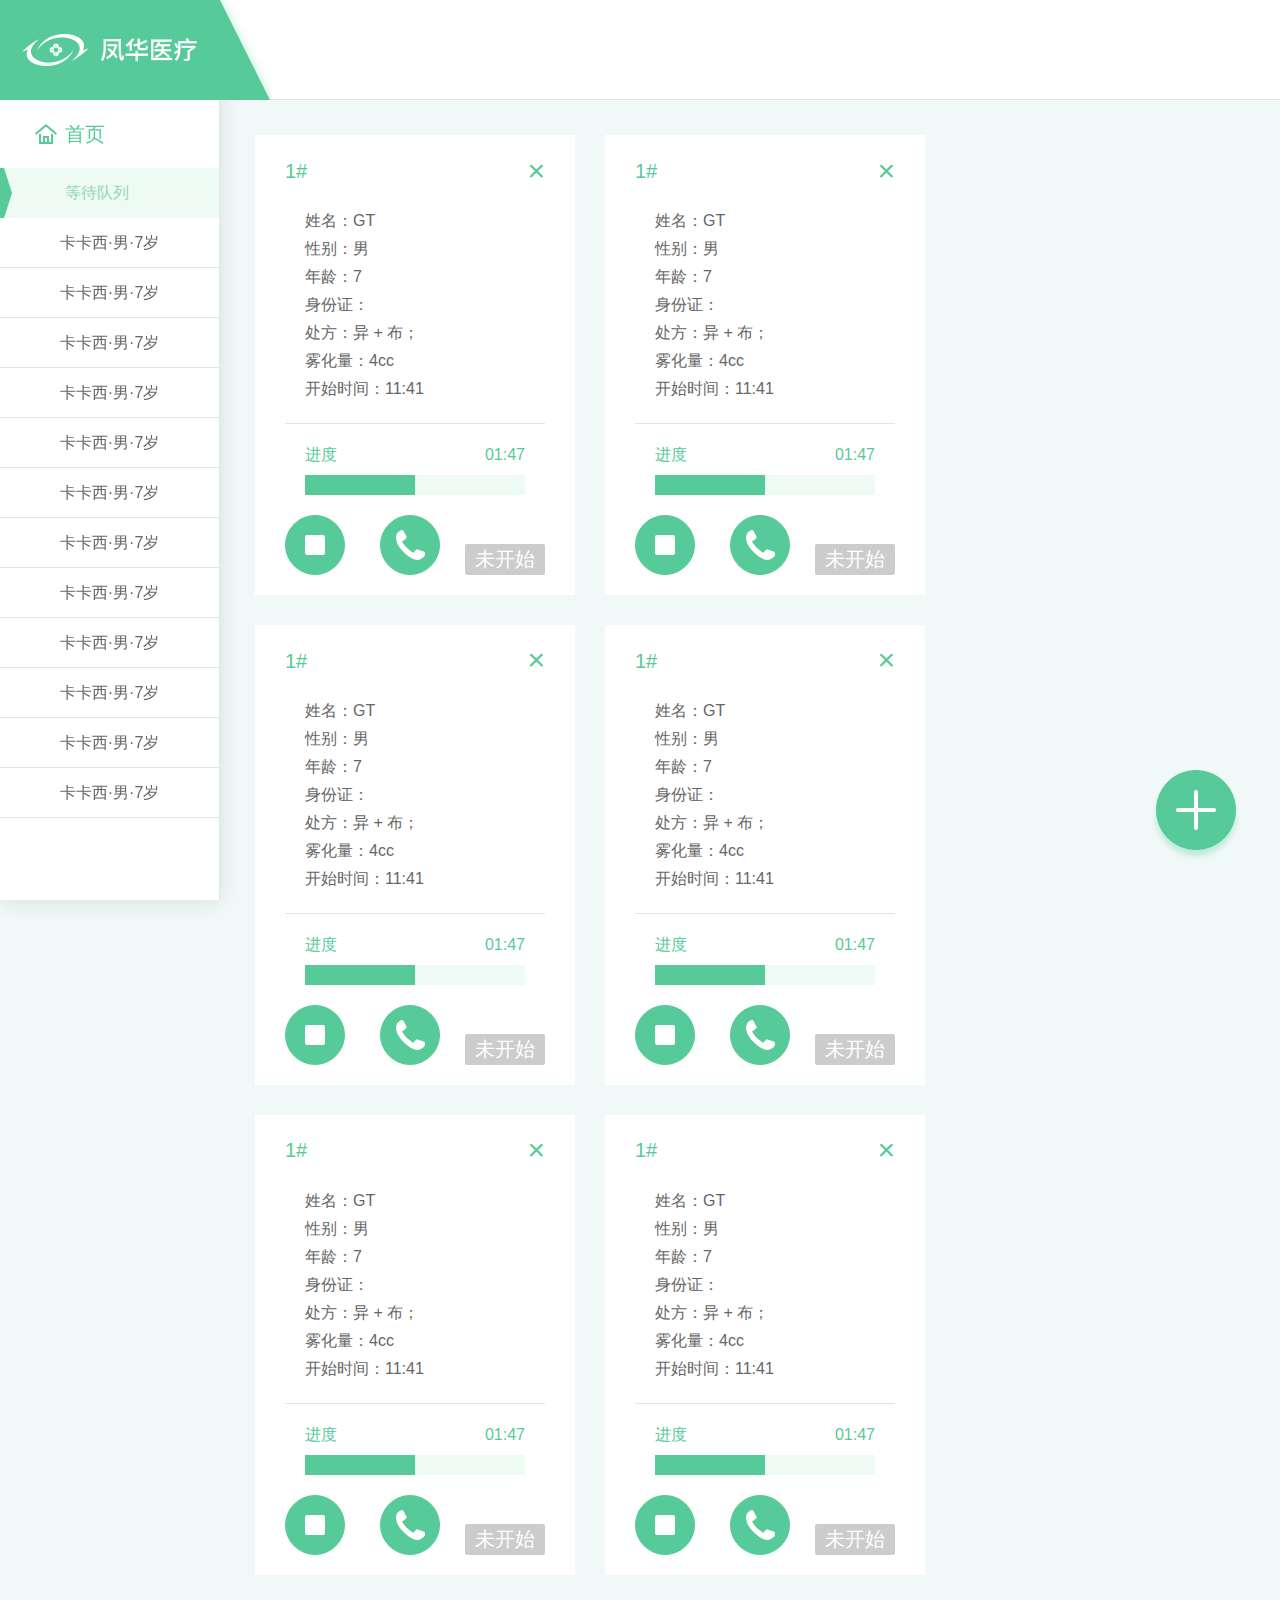
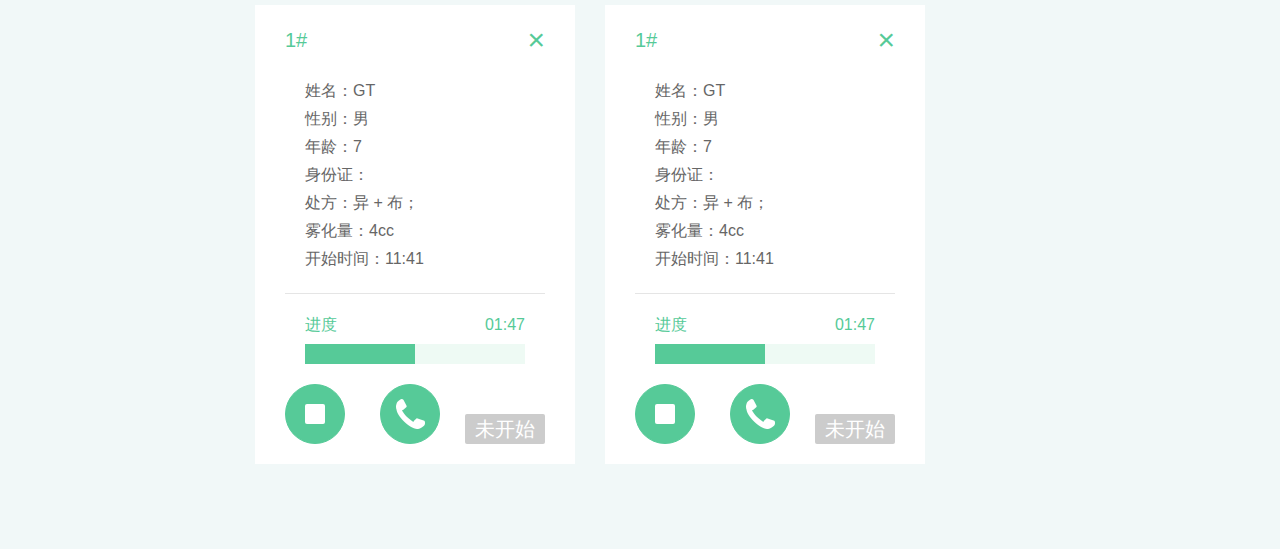
==== index.html @ 40c3863d "20180205" ====
<!DOCTYPE html>
<html lang="en">
<head>
    <meta charset="utf-8">
    <meta name="viewport" content="width=device-width,initial-scale=1,user-scalable=0">
    <title>风华医疗</title>
    <link rel="stylesheet" href="css/main.css">
</head>
<body class="index-page">
    <div class="page-content">
        <div class="header">
            <i class="logo-icon"></i>
        </div>
        <div class="left-nav">
            <ul class="page-link">
                <li>
                    <a href="javascript:void(0)">
                        <i class="icon home-icon"></i>
                        <span>首页</span>
                    </a>
                </li>
            </ul>
            <div class="wait-list">
                <div class="list-hd">
                    <i class="icon cur-icon"></i>
                    等待队列
                </div>
                <div class="list-bd">
                    <div class="list-win">
                        <ul>
                            <li>
                                卡卡西·男·7岁
                            </li>
                            <li>
                                卡卡西·男·7岁
                            </li>
                            <li>
                                卡卡西·男·7岁
                            </li>
                            <li>
                                卡卡西·男·7岁
                            </li>
                            <li>
                                卡卡西·男·7岁
                            </li>
                            <li>
                                卡卡西·男·7岁
                            </li>
                            <li>
                                卡卡西·男·7岁
                            </li>
                            <li>
                                卡卡西·男·7岁
                            </li>
                            <li>
                                卡卡西·男·7岁
                            </li>
                            <li>
                                卡卡西·男·7岁
                            </li>
                            <li>
                                卡卡西·男·7岁
                            </li>
                            <li>
                                卡卡西·男·7岁
                            </li>
                            <li>
                                卡卡西·男·7岁
                            </li>
                            <li>
                                卡卡西·男·7岁
                            </li>
                            <li>
                                卡卡西·男·7岁
                            </li>
                            <li>
                                卡卡西·男·7岁
                            </li>
                        </ul>
                    </div>
                </div>
            </div>
        </div>
        <div class="entry-panel">
            <ul class="entry-list">
                <li>
                    <div class="entry-hd">
                        <span class="index">1#</span>
                        <span class="close-btn">&times;</span>
                    </div>
                    <div class="entry-bd">
                        <div class="info">
                            <p>姓名：GT</p>
                            <p>性别：男</p>
                            <p>年龄：7</p>
                            <p>身份证：</p>
                            <p>处方：异 + 布；</p>
                            <p>雾化量：4cc</p>
                            <p>开始时间：11:41</p>
                        </div>
                        <div class="progress-wrap">
                            <div class="progress">
                                <span class="label">进度</span>
                                <span class="time">01:47</span>
                                <div class="line"><div style="width: 50%"></div></div>
                            </div>
                        </div>
                        <div class="handle">
                            <div class="handle-btn disable-btn active">
                                <i class="icon"></i>
                            </div>
                            <div class="handle-btn call-btn active">
                                <i class="icon"></i>
                            </div>
                            <span class="status">未开始</span>
                        </div>
                    </div>
                </li>
                <li>
                    <div class="entry-hd">
                        <span class="index">1#</span>
                        <span class="close-btn">&times;</span>
                    </div>
                    <div class="entry-bd">
                        <div class="info">
                            <p>姓名：GT</p>
                            <p>性别：男</p>
                            <p>年龄：7</p>
                            <p>身份证：</p>
                            <p>处方：异 + 布；</p>
                            <p>雾化量：4cc</p>
                            <p>开始时间：11:41</p>
                        </div>
                        <div class="progress-wrap">
                            <div class="progress">
                                <span class="label">进度</span>
                                <span class="time">01:47</span>
                                <div class="line"><div style="width: 50%"></div></div>
                            </div>
                        </div>
                        <div class="handle">
                            <div class="handle-btn disable-btn active">
                                <i class="icon"></i>
                            </div>
                            <div class="handle-btn call-btn active">
                                <i class="icon"></i>
                            </div>
                            <span class="status">未开始</span>
                        </div>
                    </div>
                </li>
                <li>
                    <div class="entry-hd">
                        <span class="index">1#</span>
                        <span class="close-btn">&times;</span>
                    </div>
                    <div class="entry-bd">
                        <div class="info">
                            <p>姓名：GT</p>
                            <p>性别：男</p>
                            <p>年龄：7</p>
                            <p>身份证：</p>
                            <p>处方：异 + 布；</p>
                            <p>雾化量：4cc</p>
                            <p>开始时间：11:41</p>
                        </div>
                        <div class="progress-wrap">
                            <div class="progress">
                                <span class="label">进度</span>
                                <span class="time">01:47</span>
                                <div class="line"><div style="width: 50%"></div></div>
                            </div>
                        </div>
                        <div class="handle">
                            <div class="handle-btn disable-btn active">
                                <i class="icon"></i>
                            </div>
                            <div class="handle-btn call-btn active">
                                <i class="icon"></i>
                            </div>
                            <span class="status">未开始</span>
                        </div>
                    </div>
                </li>
                <li>
                    <div class="entry-hd">
                        <span class="index">1#</span>
                        <span class="close-btn">&times;</span>
                    </div>
                    <div class="entry-bd">
                        <div class="info">
                            <p>姓名：GT</p>
                            <p>性别：男</p>
                            <p>年龄：7</p>
                            <p>身份证：</p>
                            <p>处方：异 + 布；</p>
                            <p>雾化量：4cc</p>
                            <p>开始时间：11:41</p>
                        </div>
                        <div class="progress-wrap">
                            <div class="progress">
                                <span class="label">进度</span>
                                <span class="time">01:47</span>
                                <div class="line"><div style="width: 50%"></div></div>
                            </div>
                        </div>
                        <div class="handle">
                            <div class="handle-btn disable-btn active">
                                <i class="icon"></i>
                            </div>
                            <div class="handle-btn call-btn active">
                                <i class="icon"></i>
                            </div>
                            <span class="status">未开始</span>
                        </div>
                    </div>
                </li>
                <li>
                    <div class="entry-hd">
                        <span class="index">1#</span>
                        <span class="close-btn">&times;</span>
                    </div>
                    <div class="entry-bd">
                        <div class="info">
                            <p>姓名：GT</p>
                            <p>性别：男</p>
                            <p>年龄：7</p>
                            <p>身份证：</p>
                            <p>处方：异 + 布；</p>
                            <p>雾化量：4cc</p>
                            <p>开始时间：11:41</p>
                        </div>
                        <div class="progress-wrap">
                            <div class="progress">
                                <span class="label">进度</span>
                                <span class="time">01:47</span>
                                <div class="line"><div style="width: 50%"></div></div>
                            </div>
                        </div>
                        <div class="handle">
                            <div class="handle-btn disable-btn active">
                                <i class="icon"></i>
                            </div>
                            <div class="handle-btn call-btn active">
                                <i class="icon"></i>
                            </div>
                            <span class="status">未开始</span>
                        </div>
                    </div>
                </li>
                <li>
                    <div class="entry-hd">
                        <span class="index">1#</span>
                        <span class="close-btn">&times;</span>
                    </div>
                    <div class="entry-bd">
                        <div class="info">
                            <p>姓名：GT</p>
                            <p>性别：男</p>
                            <p>年龄：7</p>
                            <p>身份证：</p>
                            <p>处方：异 + 布；</p>
                            <p>雾化量：4cc</p>
                            <p>开始时间：11:41</p>
                        </div>
                        <div class="progress-wrap">
                            <div class="progress">
                                <span class="label">进度</span>
                                <span class="time">01:47</span>
                                <div class="line"><div style="width: 50%"></div></div>
                            </div>
                        </div>
                        <div class="handle">
                            <div class="handle-btn disable-btn active">
                                <i class="icon"></i>
                            </div>
                            <div class="handle-btn call-btn active">
                                <i class="icon"></i>
                            </div>
                            <span class="status">未开始</span>
                        </div>
                    </div>
                </li>
                <li>
                    <div class="entry-hd">
                        <span class="index">1#</span>
                        <span class="close-btn">&times;</span>
                    </div>
                    <div class="entry-bd">
                        <div class="info">
                            <p>姓名：GT</p>
                            <p>性别：男</p>
                            <p>年龄：7</p>
                            <p>身份证：</p>
                            <p>处方：异 + 布；</p>
                            <p>雾化量：4cc</p>
                            <p>开始时间：11:41</p>
                        </div>
                        <div class="progress-wrap">
                            <div class="progress">
                                <span class="label">进度</span>
                                <span class="time">01:47</span>
                                <div class="line"><div style="width: 50%"></div></div>
                            </div>
                        </div>
                        <div class="handle">
                            <div class="handle-btn disable-btn active">
                                <i class="icon"></i>
                            </div>
                            <div class="handle-btn call-btn active">
                                <i class="icon"></i>
                            </div>
                            <span class="status">未开始</span>
                        </div>
                    </div>
                </li>
                <li>
                    <div class="entry-hd">
                        <span class="index">1#</span>
                        <span class="close-btn">&times;</span>
                    </div>
                    <div class="entry-bd">
                        <div class="info">
                            <p>姓名：GT</p>
                            <p>性别：男</p>
                            <p>年龄：7</p>
                            <p>身份证：</p>
                            <p>处方：异 + 布；</p>
                            <p>雾化量：4cc</p>
                            <p>开始时间：11:41</p>
                        </div>
                        <div class="progress-wrap">
                            <div class="progress">
                                <span class="label">进度</span>
                                <span class="time">01:47</span>
                                <div class="line"><div style="width: 50%"></div></div>
                            </div>
                        </div>
                        <div class="handle">
                            <div class="handle-btn disable-btn active">
                                <i class="icon"></i>
                            </div>
                            <div class="handle-btn call-btn active">
                                <i class="icon"></i>
                            </div>
                            <span class="status">未开始</span>
                        </div>
                    </div>
                </li>
            </ul>
        </div>
        <div class="add-btn"></div>
    </div>
</body>
<script type="text/javascript" src="lib/jquery/dist/jquery.min.js"></script>
<script type="text/javascript" src="js/service/utils.js"></script>
<script type="text/javascript" src="js/service/api.js"></script>
<script type="text/javascript" src="js/controller/index.js"></script>
</html>
---- css/main.css ----
/** 清除内外边距 **/
body,
h1,
h2,
h3,
h4,
h5,
h6,
hr,
p,
blockquote,
dl,
dt,
dd,
ul,
ol,
li,
pre,
form,
fieldset,
legend,
button,
input,
textarea,
th,
td {
  margin: 0;
  padding: 0;
}
/** 设置默认字体 **/
body,
button,
input,
select,
textarea {
  font-family: -apple-system, "Helvetica Neue", Arial, "PingFang SC", "Hiragino Sans GB", "Microsoft YaHei", "WenQuanYi Micro Hei", sans-serif;
}
h1,
h2,
h3,
h4,
h5,
h6 {
  font-size: 100%;
}
address,
cite,
dfn,
em,
var {
  font-style: normal;
}
/* 将斜体扶正 */
code,
kbd,
pre,
samp {
  font-family: courier new, courier, monospace;
}
/* 统一等宽字体 */
/** 重置列表元素 **/
ul,
ol,
li {
  list-style: none;
}
/** 重置文本格式元素 **/
a {
  text-decoration: none;
  cursor: pointer;
  color: inherit;
}
a:hover,
a:focus {
  text-decoration: none;
}
article,
p {
  word-break: break-all;
}
/*去掉IE的虚线框*/
a:active,
a:focus,
a:visited {
  border: none;
  outline: none;
  text-decoration: none;
  color: inherit;
}
/** 重置表单元素 **/
fieldset,
img {
  border: 0;
}
/* img 搭车：让链接里的 img 无边框 */
button,
input,
select,
textarea {
  font-size: 100%;
}
/* 使得表单元素在 ie 下能继承字体大小 */
/** 重置表格元素 **/
table {
  border-collapse: collapse;
  border-spacing: 0;
}
* {
  box-sizing: border-box;
}
*:before,
*:after {
  box-sizing: border-box;
}
html {
  width: 100%;
  height: 100%;
}
body {
  width: 100%;
  height: 100%;
  color: #333;
  line-height: 1.42857143;
  font-size: 14px;
}
/*----------以下自定义------------*/
body {
  margin: 0 auto;
  -webkit-text-size-adjust: none;
  -ms-text-size-adjust: none;
      text-size-adjust: none;
  -webkit-tap-highlight-color: rgba(0, 0, 0, 0);
}
.icon {
  display: inline-block;
}
/*单行省略号，带宽度*/
/*-----自定义滚动条----*/
::-webkit-scrollbar-thumb {
  border-radius: 6px;
  -moz-border-radius: 6px;
  -webkit-border-radius: 6px;
  background-color: rgba(0, 0, 0, 0.5);
  -webkit-transition: all .3s;
  transition: all .3s;
}
::-webkit-scrollbar-thumb:hover {
  background-color: rgba(0, 0, 0, 0.6);
}
::-webkit-scrollbar {
  width: 6px;
  height: 6px;
}
::-webkit-scrollbar-track {
  background-color: transparent;
}
/*单行省略号*/
.ellipsis {
  overflow: hidden;
  white-space: nowrap;
  text-overflow: ellipsis;
}
/*兼容透明度设置*/
/*禁用选择文字*/
.cm-hide {
  display: none !important;
}
.cm-show {
  display: block !important;
}
.no-data-tips {
  display: none;
  padding: 0.2rem;
  font-size: 0.25rem;
  color: #666;
  text-align: center;
}
.no-data-tips.active {
  display: block;
}
/*复用图标*/
.home-icon {
  display: inline-block;
  background: url("../image/common/home-icon.png") no-repeat;
  width: 22px;
  height: 20px;
  background-size: cover;
}
.cur-icon {
  display: inline-block;
  background: url("../image/common/cur-icon.png") no-repeat;
  width: 12px;
  height: 50px;
  background-size: cover;
}
.index-page {
  background: #f1f8f8;
}
.index-page .header {
  position: fixed;
  top: 0px;
  left: 0px;
  z-index: 2;
  width: 100%;
  height: 100px;
  border-bottom: 1px solid #e5e5e5;
  background: #fff;
}
.index-page .header .logo-icon {
  display: inline-block;
  background: url("../image/common/logo.png") no-repeat;
  width: 271px;
  height: 100px;
  background-size: cover;
}
.index-page .left-nav {
  position: fixed;
  top: 0px;
  left: 0px;
  z-index: 1;
  width: 220px;
  height: 100%;
  background: #fff;
  padding-top: 100px;
  border-right: 1px solid #e5e5e5;
  box-shadow: 0px 2px 20px rgba(0, 0, 0, 0.1);
  overflow: hidden;
}
.index-page .left-nav .page-link li {
  width: 100%;
  height: 68px;
}
.index-page .left-nav .page-link li a {
  width: 100%;
  height: 100%;
  display: -webkit-box;
  display: -ms-flexbox;
  display: flex;
  -webkit-box-align: center;
      -ms-flex-align: center;
          align-items: center;
  padding: 0px 10px 0px 35px;
}
.index-page .left-nav .page-link li a span {
  padding-left: 8px;
  font-size: 20px;
  color: #56ca98;
  font-family: '宋体';
  line-height: normal;
  /*  font-weight: bold;*/
}
.index-page .left-nav .wait-list {
  height: 100%;
}
.index-page .left-nav .wait-list .list-hd {
  position: relative;
  height: 50px;
  line-height: 50px;
  background: #eefaf4;
  padding: 0px 10px 0px 65px;
  font-size: 16px;
  color: #90d8b9;
}
.index-page .left-nav .wait-list .list-hd .icon {
  position: absolute;
  top: 0px;
  left: 0px;
}
.index-page .left-nav .wait-list .list-bd {
  padding-bottom: 200px;
  width: 100%;
  height: 100%;
  overflow: hidden;
}
.index-page .left-nav .wait-list .list-bd .list-win {
  width: 100%;
  height: 100%;
  overflow: auto;
}
.index-page .left-nav .wait-list .list-bd ul li {
  height: 50px;
  line-height: 50px;
  text-align: center;
  font-size: 16px;
  color: #666;
  border-bottom: 1px solid #e5e5e5;
}
.index-page .entry-panel {
  width: 100%;
  padding: 100px 10px 50px 220px;
}
.index-page .entry-panel .entry-list {
  padding: 20px;
  overflow: hidden;
}
.index-page .entry-panel .entry-list li {
  margin: 20px;
  float: left;
  width: 30%;
  min-width: 320px;
  background: #fff;
}
.index-page .entry-panel .entry-list li .entry-hd {
  height: 72px;
  display: -webkit-box;
  display: -ms-flexbox;
  display: flex;
  padding: 0px 30px;
  -webkit-box-align: center;
      -ms-flex-align: center;
          align-items: center;
  -webkit-box-pack: justify;
      -ms-flex-pack: justify;
          justify-content: space-between;
}
.index-page .entry-panel .entry-list li .entry-hd .index {
  font-size: 20px;
  color: #56ca98;
}
.index-page .entry-panel .entry-list li .entry-hd .close-btn {
  font-size: 30px;
  color: #56ca98;
  cursor: pointer;
}
.index-page .entry-panel .entry-list li .entry-bd {
  padding: 0px 30px;
}
.index-page .entry-panel .entry-list li .entry-bd .info {
  padding: 0px 20px 20px 20px;
  font-size: 16px;
  color: #666;
  line-height: 28px;
  border-bottom: 1px solid #e5e5e5;
}
.index-page .entry-panel .entry-list li .entry-bd .progress-wrap {
  padding: 20px;
}
.index-page .entry-panel .entry-list li .entry-bd .progress {
  font-size: 16px;
  color: #56ca98;
  overflow: hidden;
}
.index-page .entry-panel .entry-list li .entry-bd .progress .label {
  float: left;
}
.index-page .entry-panel .entry-list li .entry-bd .progress .time {
  float: right;
}
.index-page .entry-panel .entry-list li .entry-bd .progress .line {
  float: left;
  width: 100%;
  margin-top: 8px;
  height: 20px;
  background: #eefaf4;
}
.index-page .entry-panel .entry-list li .entry-bd .progress .line > div {
  display: inline-block;
  height: 100%;
  background: #56ca98;
}
.index-page .entry-panel .entry-list li .entry-bd .handle {
  position: relative;
  padding-bottom: 20px;
  overflow: hidden;
}
.index-page .entry-panel .entry-list li .entry-bd .handle .handle-btn {
  float: left;
  display: -webkit-box;
  display: -ms-flexbox;
  display: flex;
  -webkit-box-align: center;
      -ms-flex-align: center;
          align-items: center;
  -webkit-box-pack: center;
      -ms-flex-pack: center;
          justify-content: center;
  width: 60px;
  height: 60px;
  border-radius: 50%;
  border: 1px solid #56ca98;
  background: #fff;
  cursor: pointer;
}
.index-page .entry-panel .entry-list li .entry-bd .handle .handle-btn.active {
  background: #56ca98;
}
.index-page .entry-panel .entry-list li .entry-bd .handle .handle-btn + .handle-btn {
  margin-left: 35px;
}
.index-page .entry-panel .entry-list li .entry-bd .handle .disable-btn .icon {
  display: inline-block;
  width: 20px;
  height: 20px;
  border-radius: 2px;
  background: #56ca98;
}
.index-page .entry-panel .entry-list li .entry-bd .handle .disable-btn.active .icon {
  background: #fff;
}
.index-page .entry-panel .entry-list li .entry-bd .handle .call-btn .icon {
  display: inline-block;
  background: url("../image/common/phone-icon.png") no-repeat;
  width: 29px;
  height: 30px;
  background-size: cover;
}
.index-page .entry-panel .entry-list li .entry-bd .handle .call-btn.active .icon {
  display: inline-block;
  background: url("../image/common/phone-icon-active.png") no-repeat;
  width: 29px;
  height: 30px;
  background-size: cover;
}
.index-page .entry-panel .entry-list li .entry-bd .handle .status {
  position: absolute;
  right: 0px;
  bottom: 20px;
  padding: 1px 10px;
  display: inline-block;
  font-size: 20px;
  color: #fff;
  border-radius: 2px;
  background: #ccc;
  font-family: '宋体';
}
.index-page .entry-panel .entry-list li .entry-bd .handle .status.active {
  background: #56ca98;
}
@media screen and (max-width: 1366px) {
  .index-page .entry-panel .entry-list li {
    margin: 15px;
  }
}
.index-page .add-btn {
  position: fixed;
  z-index: 5;
  right: 38px;
  bottom: 38px;
  background: url("../image/common/add-icon.png") no-repeat;
  width: 92px;
  height: 92px;
  cursor: pointer;
}
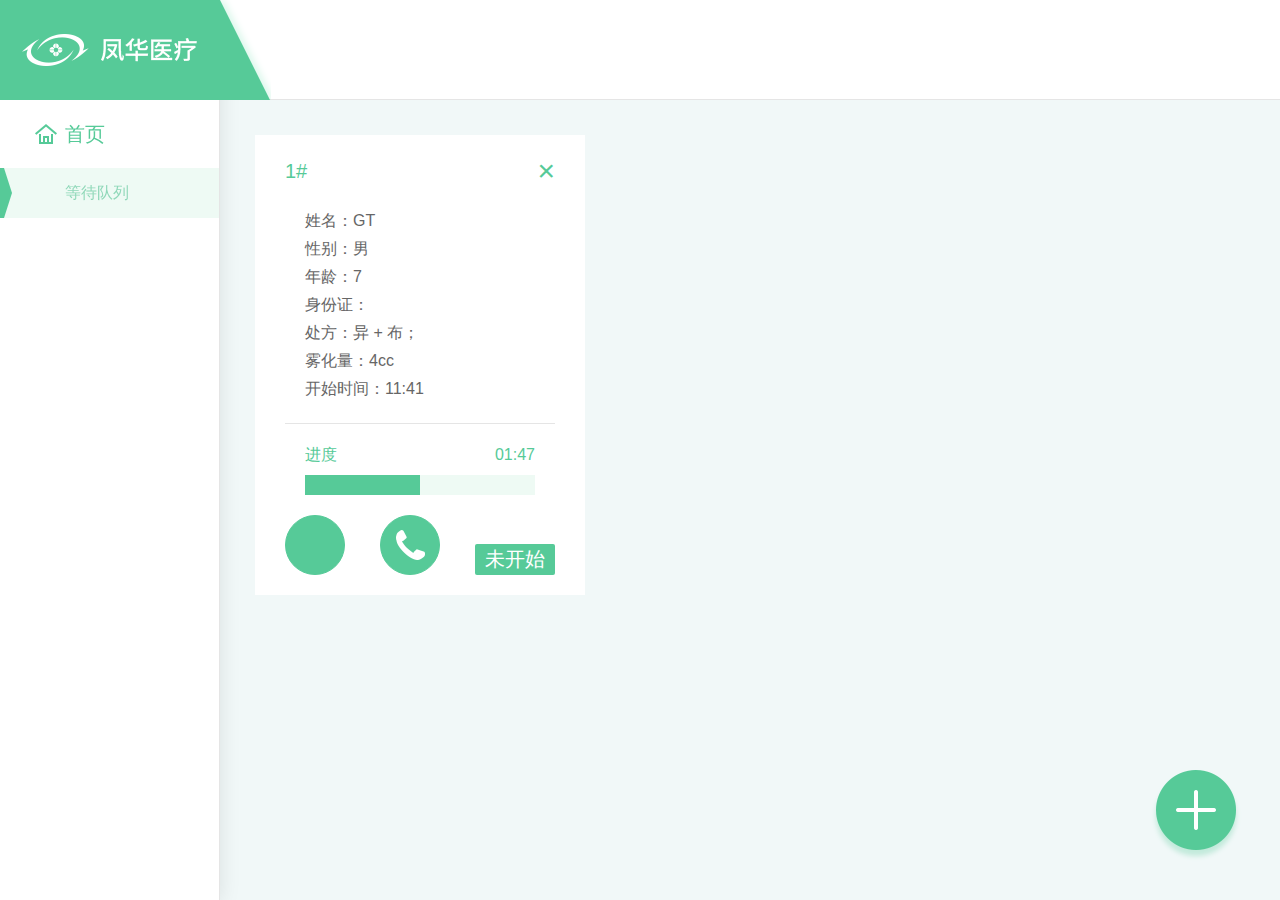
==== commit 5a7fc83a: "20180205" ====
--- a/index.html
+++ b/index.html
@@ -28,54 +28,7 @@
                 <div class="list-bd">
                     <div class="list-win">
                         <ul>
-                            <li>
-                                卡卡西·男·7岁
-                            </li>
-                            <li>
-                                卡卡西·男·7岁
-                            </li>
-                            <li>
-                                卡卡西·男·7岁
-                            </li>
-                            <li>
-                                卡卡西·男·7岁
-                            </li>
-                            <li>
-                                卡卡西·男·7岁
-                            </li>
-                            <li>
-                                卡卡西·男·7岁
-                            </li>
-                            <li>
-                                卡卡西·男·7岁
-                            </li>
-                            <li>
-                                卡卡西·男·7岁
-                            </li>
-                            <li>
-                                卡卡西·男·7岁
-                            </li>
-                            <li>
-                                卡卡西·男·7岁
-                            </li>
-                            <li>
-                                卡卡西·男·7岁
-                            </li>
-                            <li>
-                                卡卡西·男·7岁
-                            </li>
-                            <li>
-                                卡卡西·男·7岁
-                            </li>
-                            <li>
-                                卡卡西·男·7岁
-                            </li>
-                            <li>
-                                卡卡西·男·7岁
-                            </li>
-                            <li>
-                                卡卡西·男·7岁
-                            </li>
+
                         </ul>
                     </div>
                 </div>
@@ -83,238 +36,7 @@
         </div>
         <div class="entry-panel">
             <ul class="entry-list">
-                <li>
-                    <div class="entry-hd">
-                        <span class="index">1#</span>
-                        <span class="close-btn">&times;</span>
-                    </div>
-                    <div class="entry-bd">
-                        <div class="info">
-                            <p>姓名：GT</p>
-                            <p>性别：男</p>
-                            <p>年龄：7</p>
-                            <p>身份证：</p>
-                            <p>处方：异 + 布；</p>
-                            <p>雾化量：4cc</p>
-                            <p>开始时间：11:41</p>
-                        </div>
-                        <div class="progress-wrap">
-                            <div class="progress">
-                                <span class="label">进度</span>
-                                <span class="time">01:47</span>
-                                <div class="line"><div style="width: 50%"></div></div>
-                            </div>
-                        </div>
-                        <div class="handle">
-                            <div class="handle-btn disable-btn active">
-                                <i class="icon"></i>
-                            </div>
-                            <div class="handle-btn call-btn active">
-                                <i class="icon"></i>
-                            </div>
-                            <span class="status">未开始</span>
-                        </div>
-                    </div>
-                </li>
-                <li>
-                    <div class="entry-hd">
-                        <span class="index">1#</span>
-                        <span class="close-btn">&times;</span>
-                    </div>
-                    <div class="entry-bd">
-                        <div class="info">
-                            <p>姓名：GT</p>
-                            <p>性别：男</p>
-                            <p>年龄：7</p>
-                            <p>身份证：</p>
-                            <p>处方：异 + 布；</p>
-                            <p>雾化量：4cc</p>
-                            <p>开始时间：11:41</p>
-                        </div>
-                        <div class="progress-wrap">
-                            <div class="progress">
-                                <span class="label">进度</span>
-                                <span class="time">01:47</span>
-                                <div class="line"><div style="width: 50%"></div></div>
-                            </div>
-                        </div>
-                        <div class="handle">
-                            <div class="handle-btn disable-btn active">
-                                <i class="icon"></i>
-                            </div>
-                            <div class="handle-btn call-btn active">
-                                <i class="icon"></i>
-                            </div>
-                            <span class="status">未开始</span>
-                        </div>
-                    </div>
-                </li>
-                <li>
-                    <div class="entry-hd">
-                        <span class="index">1#</span>
-                        <span class="close-btn">&times;</span>
-                    </div>
-                    <div class="entry-bd">
-                        <div class="info">
-                            <p>姓名：GT</p>
-                            <p>性别：男</p>
-                            <p>年龄：7</p>
-                            <p>身份证：</p>
-                            <p>处方：异 + 布；</p>
-                            <p>雾化量：4cc</p>
-                            <p>开始时间：11:41</p>
-                        </div>
-                        <div class="progress-wrap">
-                            <div class="progress">
-                                <span class="label">进度</span>
-                                <span class="time">01:47</span>
-                                <div class="line"><div style="width: 50%"></div></div>
-                            </div>
-                        </div>
-                        <div class="handle">
-                            <div class="handle-btn disable-btn active">
-                                <i class="icon"></i>
-                            </div>
-                            <div class="handle-btn call-btn active">
-                                <i class="icon"></i>
-                            </div>
-                            <span class="status">未开始</span>
-                        </div>
-                    </div>
-                </li>
-                <li>
-                    <div class="entry-hd">
-                        <span class="index">1#</span>
-                        <span class="close-btn">&times;</span>
-                    </div>
-                    <div class="entry-bd">
-                        <div class="info">
-                            <p>姓名：GT</p>
-                            <p>性别：男</p>
-                            <p>年龄：7</p>
-                            <p>身份证：</p>
-                            <p>处方：异 + 布；</p>
-                            <p>雾化量：4cc</p>
-                            <p>开始时间：11:41</p>
-                        </div>
-                        <div class="progress-wrap">
-                            <div class="progress">
-                                <span class="label">进度</span>
-                                <span class="time">01:47</span>
-                                <div class="line"><div style="width: 50%"></div></div>
-                            </div>
-                        </div>
-                        <div class="handle">
-                            <div class="handle-btn disable-btn active">
-                                <i class="icon"></i>
-                            </div>
-                            <div class="handle-btn call-btn active">
-                                <i class="icon"></i>
-                            </div>
-                            <span class="status">未开始</span>
-                        </div>
-                    </div>
-                </li>
-                <li>
-                    <div class="entry-hd">
-                        <span class="index">1#</span>
-                        <span class="close-btn">&times;</span>
-                    </div>
-                    <div class="entry-bd">
-                        <div class="info">
-                            <p>姓名：GT</p>
-                            <p>性别：男</p>
-                            <p>年龄：7</p>
-                            <p>身份证：</p>
-                            <p>处方：异 + 布；</p>
-                            <p>雾化量：4cc</p>
-                            <p>开始时间：11:41</p>
-                        </div>
-                        <div class="progress-wrap">
-                            <div class="progress">
-                                <span class="label">进度</span>
-                                <span class="time">01:47</span>
-                                <div class="line"><div style="width: 50%"></div></div>
-                            </div>
-                        </div>
-                        <div class="handle">
-                            <div class="handle-btn disable-btn active">
-                                <i class="icon"></i>
-                            </div>
-                            <div class="handle-btn call-btn active">
-                                <i class="icon"></i>
-                            </div>
-                            <span class="status">未开始</span>
-                        </div>
-                    </div>
-                </li>
-                <li>
-                    <div class="entry-hd">
-                        <span class="index">1#</span>
-                        <span class="close-btn">&times;</span>
-                    </div>
-                    <div class="entry-bd">
-                        <div class="info">
-                            <p>姓名：GT</p>
-                            <p>性别：男</p>
-                            <p>年龄：7</p>
-                            <p>身份证：</p>
-                            <p>处方：异 + 布；</p>
-                            <p>雾化量：4cc</p>
-                            <p>开始时间：11:41</p>
-                        </div>
-                        <div class="progress-wrap">
-                            <div class="progress">
-                                <span class="label">进度</span>
-                                <span class="time">01:47</span>
-                                <div class="line"><div style="width: 50%"></div></div>
-                            </div>
-                        </div>
-                        <div class="handle">
-                            <div class="handle-btn disable-btn active">
-                                <i class="icon"></i>
-                            </div>
-                            <div class="handle-btn call-btn active">
-                                <i class="icon"></i>
-                            </div>
-                            <span class="status">未开始</span>
-                        </div>
-                    </div>
-                </li>
-                <li>
-                    <div class="entry-hd">
-                        <span class="index">1#</span>
-                        <span class="close-btn">&times;</span>
-                    </div>
-                    <div class="entry-bd">
-                        <div class="info">
-                            <p>姓名：GT</p>
-                            <p>性别：男</p>
-                            <p>年龄：7</p>
-                            <p>身份证：</p>
-                            <p>处方：异 + 布；</p>
-                            <p>雾化量：4cc</p>
-                            <p>开始时间：11:41</p>
-                        </div>
-                        <div class="progress-wrap">
-                            <div class="progress">
-                                <span class="label">进度</span>
-                                <span class="time">01:47</span>
-                                <div class="line"><div style="width: 50%"></div></div>
-                            </div>
-                        </div>
-                        <div class="handle">
-                            <div class="handle-btn disable-btn active">
-                                <i class="icon"></i>
-                            </div>
-                            <div class="handle-btn call-btn active">
-                                <i class="icon"></i>
-                            </div>
-                            <span class="status">未开始</span>
-                        </div>
-                    </div>
-                </li>
-                <li>
+                <li class="active">
                     <div class="entry-hd">
                         <span class="index">1#</span>
                         <span class="close-btn">&times;</span>
@@ -351,6 +73,44 @@
         </div>
         <div class="add-btn"></div>
     </div>
+    <div class="add-modal cm-hide">
+        <div class="mask"></div>
+        <div class="modal-content">
+            <div class="modal-body">
+                <div class="input-row">
+                    <span class="field">姓名</span>
+                    <input type="text" placeholder="请输入姓名" maxlength="64">
+                </div>
+                <div class="input-row">
+                    <span class="field">性别</span>
+                    <input type="text" placeholder="请输入性别" maxlength="1">
+                </div>
+                <div class="input-row">
+                    <span class="field">年龄</span>
+                    <input type="text" placeholder="请输入年龄" maxlength="3">
+                </div>
+                <div class="input-row">
+                    <span class="field">身份证</span>
+                    <input type="text" placeholder="请输入身份证" maxlength="18">
+                </div>
+                <div class="input-row">
+                    <span class="field">处方</span>
+                    <input type="text" placeholder="请输入处方" maxlength="128">
+                </div>
+                <div class="input-row">
+                    <span class="field">雾化量</span>
+                    <input type="text" placeholder="请输入雾化量" maxlength="10">
+                </div>
+                <div class="input-row">
+                    <span class="field">雾化总时间</span>
+                    <input type="text" placeholder="请输入雾化总时间" maxlength="10">
+                </div>
+            </div>
+            <div class="modal-footer">
+
+            </div>
+        </div>
+    </div>
 </body>
 <script type="text/javascript" src="lib/jquery/dist/jquery.min.js"></script>
 <script type="text/javascript" src="js/service/utils.js"></script>
--- a/css/main.css
+++ b/css/main.css
@@ -297,7 +297,7 @@
   margin: 20px;
   float: left;
   width: 30%;
-  min-width: 320px;
+  min-width: 330px;
   background: #fff;
 }
 .index-page .entry-panel .entry-list li .entry-hd {
@@ -315,7 +315,7 @@
 }
 .index-page .entry-panel .entry-list li .entry-hd .index {
   font-size: 20px;
-  color: #56ca98;
+  color: #999;
 }
 .index-page .entry-panel .entry-list li .entry-hd .close-btn {
   font-size: 30px;
@@ -337,7 +337,7 @@
 }
 .index-page .entry-panel .entry-list li .entry-bd .progress {
   font-size: 16px;
-  color: #56ca98;
+  color: #999;
   overflow: hidden;
 }
 .index-page .entry-panel .entry-list li .entry-bd .progress .label {
@@ -351,10 +351,10 @@
   width: 100%;
   margin-top: 8px;
   height: 20px;
-  background: #eefaf4;
+  background: #f5f5f5;
 }
 .index-page .entry-panel .entry-list li .entry-bd .progress .line > div {
-  display: inline-block;
+  display: none;
   height: 100%;
   background: #56ca98;
 }
@@ -387,14 +387,14 @@
 .index-page .entry-panel .entry-list li .entry-bd .handle .handle-btn + .handle-btn {
   margin-left: 35px;
 }
-.index-page .entry-panel .entry-list li .entry-bd .handle .disable-btn .icon {
+.index-page .entry-panel .entry-list li .entry-bd .handle .start-btn .icon {
   display: inline-block;
   width: 20px;
   height: 20px;
   border-radius: 2px;
   background: #56ca98;
 }
-.index-page .entry-panel .entry-list li .entry-bd .handle .disable-btn.active .icon {
+.index-page .entry-panel .entry-list li .entry-bd .handle .start-btn.active .icon {
   background: #fff;
 }
 .index-page .entry-panel .entry-list li .entry-bd .handle .call-btn .icon {
@@ -423,7 +423,19 @@
   background: #ccc;
   font-family: '宋体';
 }
-.index-page .entry-panel .entry-list li .entry-bd .handle .status.active {
+.index-page .entry-panel .entry-list li.active .entry-hd .index {
+  color: #56ca98;
+}
+.index-page .entry-panel .entry-list li.active .entry-bd .progress {
+  color: #56ca98;
+}
+.index-page .entry-panel .entry-list li.active .entry-bd .progress .line {
+  background: #eefaf4;
+}
+.index-page .entry-panel .entry-list li.active .entry-bd .progress .line > div {
+  display: inline-block;
+}
+.index-page .entry-panel .entry-list li.active .entry-bd .handle .status {
   background: #56ca98;
 }
 @media screen and (max-width: 1366px) {
@@ -441,3 +453,57 @@
   height: 92px;
   cursor: pointer;
 }
+.index-page .add-modal {
+  position: fixed;
+  z-index: 100;
+  width: 100%;
+  height: 100%;
+  top: 0px;
+  left: 0px;
+}
+.index-page .add-modal .mask {
+  position: absolute;
+  width: 100%;
+  height: 100%;
+  /* background: rgba(0,0,0,0.6);*/
+}
+.index-page .add-modal .modal-content {
+  position: fixed;
+  z-index: 101;
+  width: 598px;
+  height: 540px;
+  top: 0px;
+  bottom: 0px;
+  left: 0px;
+  right: 0px;
+  margin: auto;
+  background: #fff;
+  box-shadow: 0px 4px 20px rgba(86, 202, 152, 0.3);
+}
+.index-page .add-modal .modal-body {
+  padding: 30px 50px;
+}
+.index-page .add-modal .modal-body .input-row {
+  height: 44px;
+  line-height: 44px;
+  font-size: 16px;
+}
+.index-page .add-modal .modal-body .input-row .field {
+  float: left;
+  display: inline-block;
+  width: 110px;
+  text-align: right;
+  color: #666;
+}
+.index-page .add-modal .modal-body .input-row input {
+  margin-left: 5px;
+  height: 100%;
+  width: 320px;
+  text-align: center;
+  font-size: 16px;
+  border: none;
+  border-bottom: 1px solid #e5e5e5;
+}
+.index-page .add-modal .modal-body .input-row + .input-row {
+  margin-top: 15px;
+}
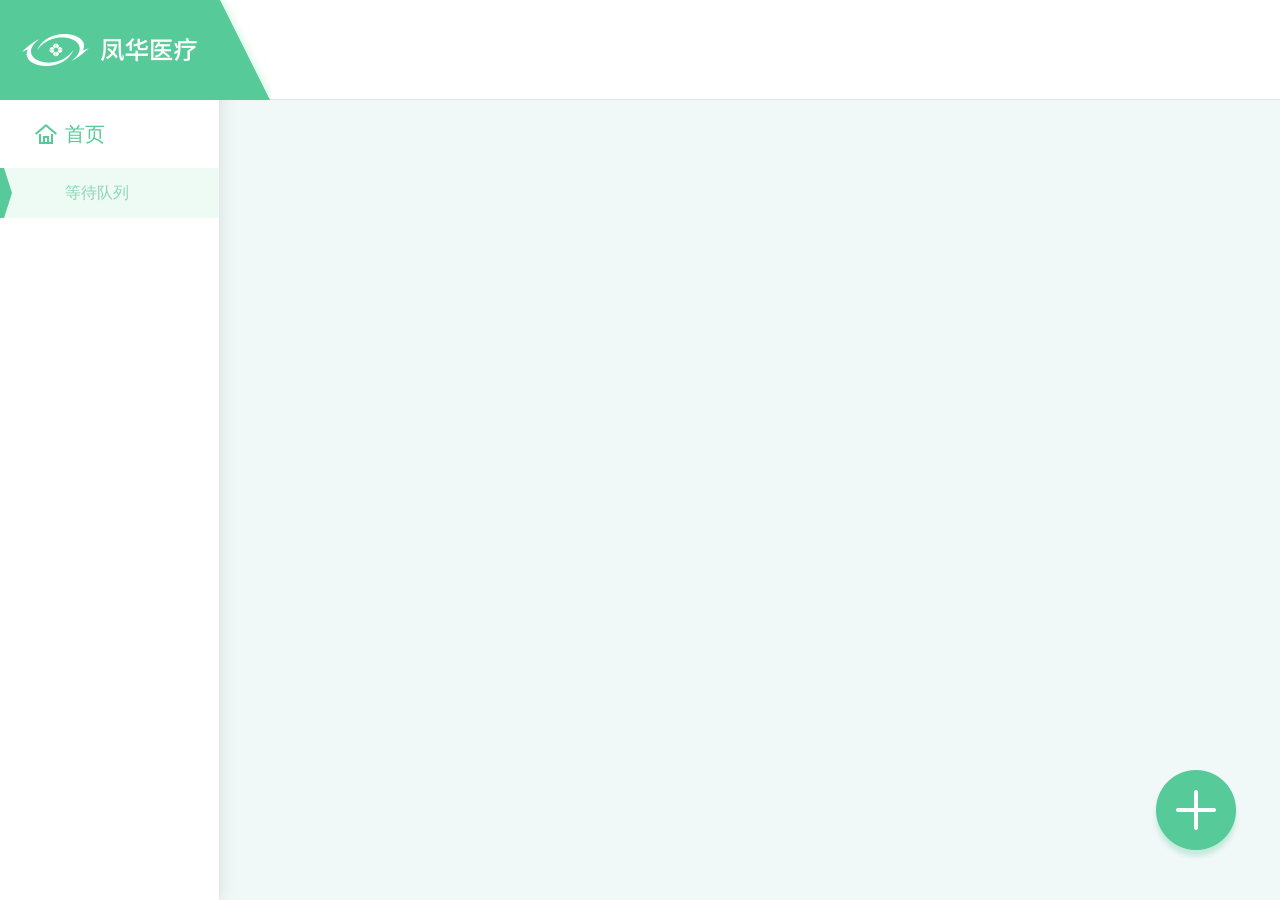
==== commit a315eab2: "20180206" ====
--- a/index.html
+++ b/index.html
@@ -36,7 +36,7 @@
         </div>
         <div class="entry-panel">
             <ul class="entry-list">
-                <li class="active">
+                <!--<li class="active">
                     <div class="entry-hd">
                         <span class="index">1#</span>
                         <span class="close-btn">&times;</span>
@@ -68,7 +68,7 @@
                             <span class="status">未开始</span>
                         </div>
                     </div>
-                </li>
+                </li>-->
             </ul>
         </div>
         <div class="add-btn"></div>
--- a/css/main.css
+++ b/css/main.css
@@ -141,7 +141,6 @@
   -moz-border-radius: 6px;
   -webkit-border-radius: 6px;
   background-color: rgba(0, 0, 0, 0.5);
-  -webkit-transition: all .3s;
   transition: all .3s;
 }
 ::-webkit-scrollbar-thumb:hover {
@@ -167,6 +166,10 @@
 }
 .cm-show {
   display: block !important;
+}
+.cm-disabled {
+  opacity: 0.5;
+  pointer-events: none;
 }
 .no-data-tips {
   display: none;
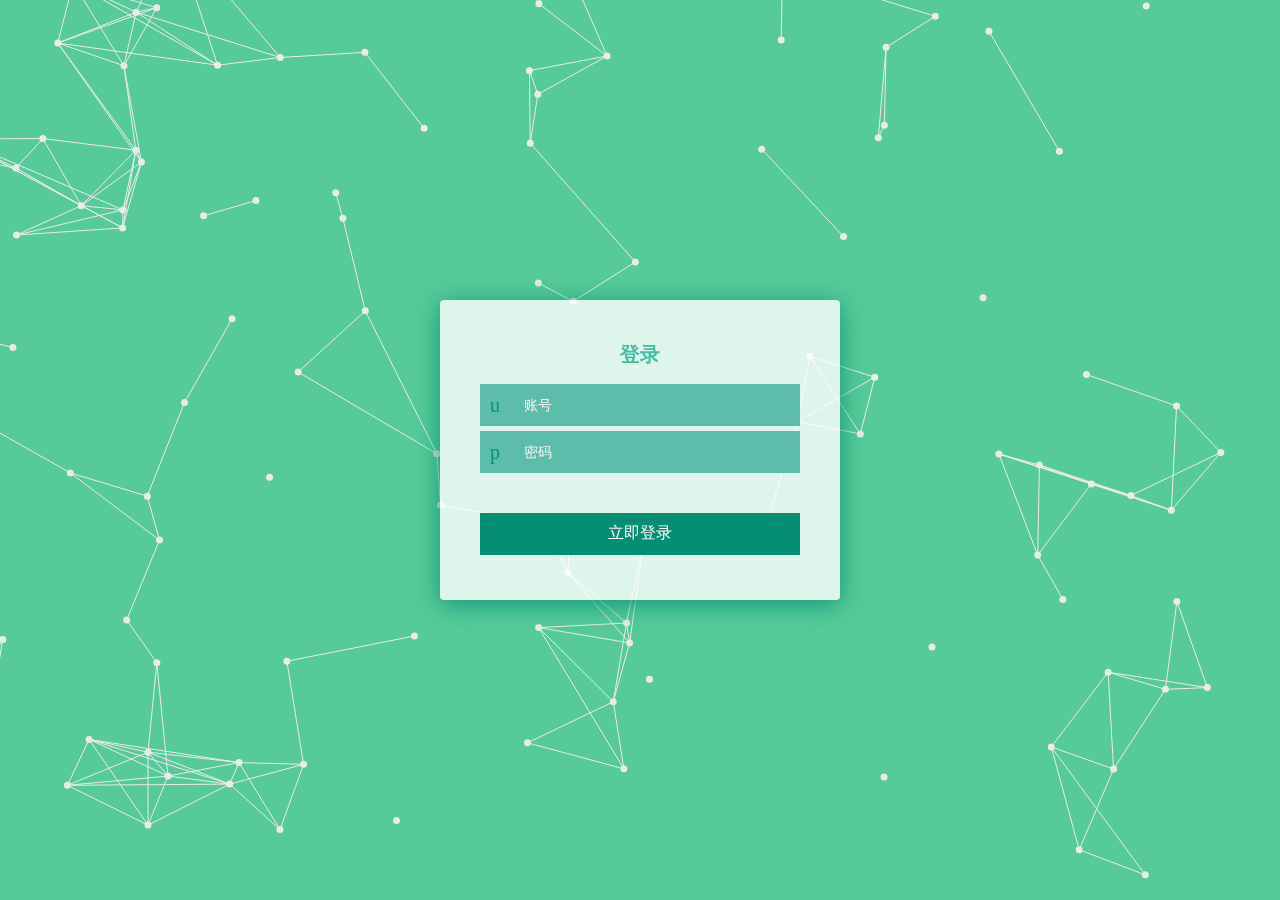
==== commit 50e76ef8: "20180207" ====
--- a/index.html
+++ b/index.html
@@ -73,44 +73,6 @@
         </div>
         <div class="add-btn"></div>
     </div>
-    <div class="add-modal cm-hide">
-        <div class="mask"></div>
-        <div class="modal-content">
-            <div class="modal-body">
-                <div class="input-row">
-                    <span class="field">姓名</span>
-                    <input type="text" placeholder="请输入姓名" maxlength="64">
-                </div>
-                <div class="input-row">
-                    <span class="field">性别</span>
-                    <input type="text" placeholder="请输入性别" maxlength="1">
-                </div>
-                <div class="input-row">
-                    <span class="field">年龄</span>
-                    <input type="text" placeholder="请输入年龄" maxlength="3">
-                </div>
-                <div class="input-row">
-                    <span class="field">身份证</span>
-                    <input type="text" placeholder="请输入身份证" maxlength="18">
-                </div>
-                <div class="input-row">
-                    <span class="field">处方</span>
-                    <input type="text" placeholder="请输入处方" maxlength="128">
-                </div>
-                <div class="input-row">
-                    <span class="field">雾化量</span>
-                    <input type="text" placeholder="请输入雾化量" maxlength="10">
-                </div>
-                <div class="input-row">
-                    <span class="field">雾化总时间</span>
-                    <input type="text" placeholder="请输入雾化总时间" maxlength="10">
-                </div>
-            </div>
-            <div class="modal-footer">
-
-            </div>
-        </div>
-    </div>
 </body>
 <script type="text/javascript" src="lib/jquery/dist/jquery.min.js"></script>
 <script type="text/javascript" src="js/service/utils.js"></script>
--- a/css/main.css
+++ b/css/main.css
@@ -141,6 +141,7 @@
   -moz-border-radius: 6px;
   -webkit-border-radius: 6px;
   background-color: rgba(0, 0, 0, 0.5);
+  -webkit-transition: all .3s;
   transition: all .3s;
 }
 ::-webkit-scrollbar-thumb:hover {
@@ -152,6 +153,22 @@
 }
 ::-webkit-scrollbar-track {
   background-color: transparent;
+}
+::-webkit-input-placeholder {
+  /* WebKit, Blink, Edge */
+  color: #999;
+}
+:-moz-placeholder {
+  /* Mozilla Firefox 4 to 18 */
+  color: #999;
+}
+::-moz-placeholder {
+  /* Mozilla Firefox 19+ */
+  color: #999;
+}
+:-ms-input-placeholder {
+  /* Internet Explorer 10-11 */
+  color: #999;
 }
 /*单行省略号*/
 .ellipsis {
@@ -173,8 +190,8 @@
 }
 .no-data-tips {
   display: none;
-  padding: 0.2rem;
-  font-size: 0.25rem;
+  padding: 10px;
+  font-size: 14px;
   color: #666;
   text-align: center;
 }
@@ -195,6 +212,87 @@
   width: 12px;
   height: 50px;
   background-size: cover;
+}
+/*操作提示*/
+.operation-feedback-mask {
+  position: fixed;
+  z-index: 999;
+  width: 100%;
+  height: 100%;
+  background: rgba(0, 0, 0, 0.45);
+  top: 0px;
+  left: 0px;
+}
+.operation-feedback {
+  display: inline-block;
+  padding: 20px 10px;
+  min-width: 200px;
+  max-width: 300px;
+  text-align: center;
+  background: rgba(0, 0, 0, 0.8);
+  position: fixed;
+  z-index: 9999;
+  left: 50%;
+  bottom: 50%;
+  -webkit-transform: translate3d(-50%, 50%, 0);
+  transform: translate3d(-50%, 50%, 0);
+  border-radius: 5px;
+}
+.operation-feedback .icon {
+  display: none;
+  width: 48px;
+  height: 48px;
+}
+@-webkit-keyframes loading-animate {
+  0% {
+    -webkit-transform: rotate3d(0, 0, 1, 0deg);
+    transform: rotate3d(0, 0, 1, 0deg);
+  }
+  100% {
+    -webkit-transform: rotate3d(0, 0, 1, 360deg);
+    transform: rotate3d(0, 0, 1, 360deg);
+  }
+}
+@keyframes loading-animate {
+  0% {
+    -webkit-transform: rotate3d(0, 0, 1, 0deg);
+    transform: rotate3d(0, 0, 1, 0deg);
+  }
+  100% {
+    -webkit-transform: rotate3d(0, 0, 1, 360deg);
+    transform: rotate3d(0, 0, 1, 360deg);
+  }
+}
+.operation-feedback .loading-icon {
+  display: inline-block;
+  background: transparent url([data-uri]) no-repeat;
+  background-size: 100% 100%;
+  -webkit-animation: loading-animate 1s steps(12, end) infinite;
+  animation: loading-animate 1s steps(12, end) infinite;
+}
+.operation-feedback .complete-icon {
+  display: inline-block;
+  background: url("../image/common/handle-success-icon.png") no-repeat;
+  background-size: 100% 100%;
+}
+.operation-feedback .clear-icon {
+  display: inline-block;
+  background: url("../image/common/clear-icon.png") no-repeat;
+  background-size: 100% 100%;
+}
+.operation-feedback .warn-icon {
+  display: inline-block;
+  background: url("../image/common/warn-icon.png") no-repeat;
+  background-size: 100% 100%;
+}
+.operation-feedback .text {
+  padding-top: 5px;
+  margin: 0px;
+  position: relative;
+  font-size: 16px;
+  color: #fff;
+  text-align: center !important;
+  /*word-break: keep-all;*/
 }
 .index-page {
   background: #f1f8f8;
@@ -474,7 +572,7 @@
   position: fixed;
   z-index: 101;
   width: 598px;
-  height: 540px;
+  height: 580px;
   top: 0px;
   bottom: 0px;
   left: 0px;
@@ -506,7 +604,30 @@
   font-size: 16px;
   border: none;
   border-bottom: 1px solid #e5e5e5;
+  outline: none;
 }
 .index-page .add-modal .modal-body .input-row + .input-row {
   margin-top: 15px;
 }
+.index-page .add-modal .modal-footer {
+  display: -webkit-box;
+  display: -ms-flexbox;
+  display: flex;
+  -webkit-box-pack: justify;
+      -ms-flex-pack: justify;
+          justify-content: space-between;
+  padding: 35px 55px 0px 55px;
+}
+.index-page .add-modal .modal-footer .handle-btn {
+  width: 180px;
+  height: 50px;
+  border: 1px solid #56ca98;
+  text-align: center;
+  line-height: 50px;
+  color: #56ca98;
+  font-size: 18px;
+  cursor: pointer;
+}
+.index-page .add-modal .modal-footer .cancel-btn {
+  border: none;
+}
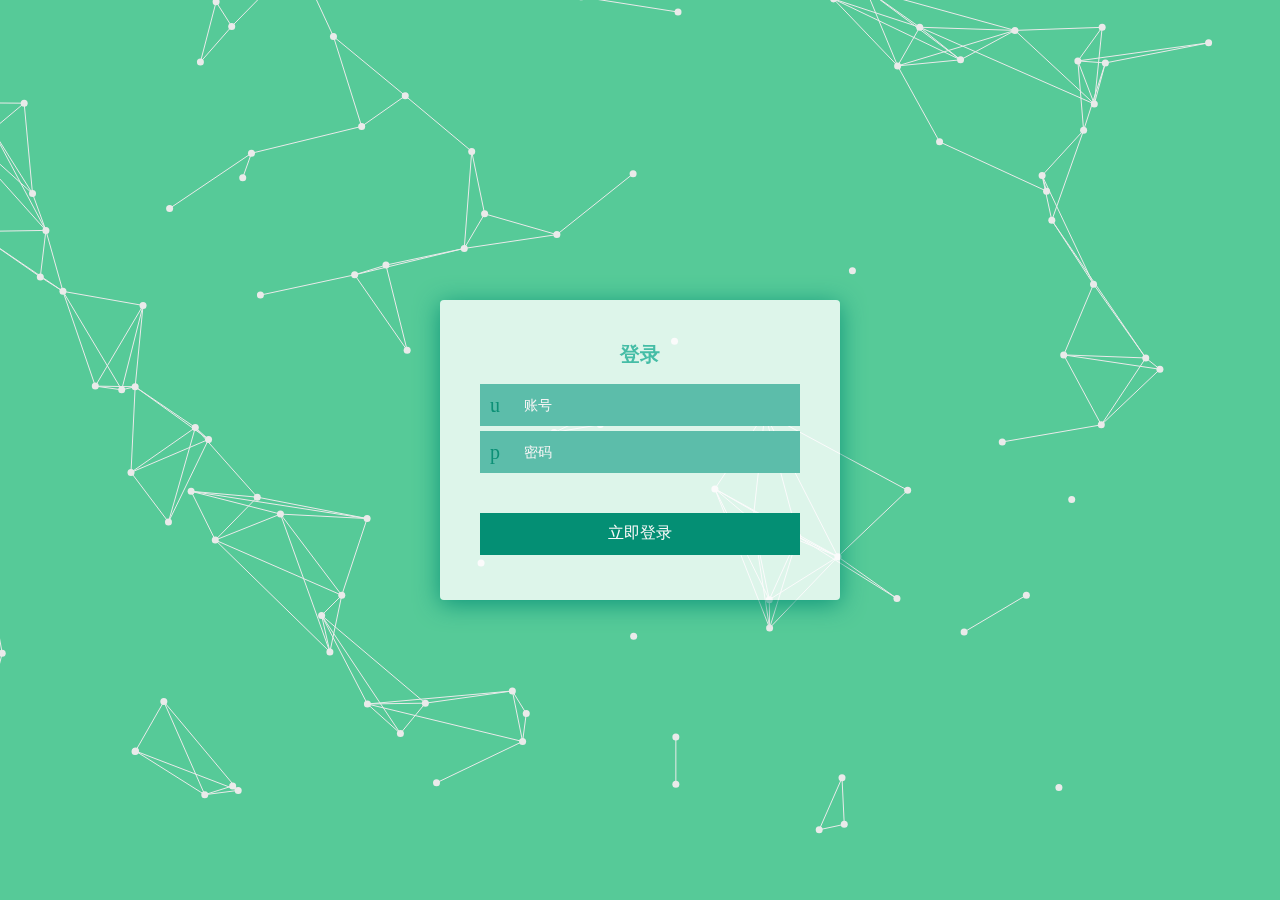
==== commit 91af5edf: "Merge branch 'master' of https://github.com/ZhaiXiaoyuan/fenghua" ====
--- a/index.html
+++ b/index.html
@@ -3,7 +3,7 @@
 <head>
     <meta charset="utf-8">
     <meta name="viewport" content="width=device-width,initial-scale=1,user-scalable=0">
-    <title>风华医疗</title>
+    <title>凤华医疗</title>
     <link rel="stylesheet" href="css/main.css">
 </head>
 <body class="index-page">
--- a/css/main.css
+++ b/css/main.css
@@ -141,7 +141,6 @@
   -moz-border-radius: 6px;
   -webkit-border-radius: 6px;
   background-color: rgba(0, 0, 0, 0.5);
-  -webkit-transition: all .3s;
   transition: all .3s;
 }
 ::-webkit-scrollbar-thumb:hover {
@@ -432,6 +431,24 @@
   color: #666;
   line-height: 28px;
   border-bottom: 1px solid #e5e5e5;
+}
+.index-page .entry-panel .entry-list li .entry-bd .info p {
+  position: relative;
+}
+.index-page .entry-panel .entry-list li .entry-bd .info .status {
+  position: absolute;
+  top: 0px;
+  right: 0px;
+  padding: 1px 10px;
+  display: inline-block;
+  font-size: 20px;
+  color: #fff;
+  border-radius: 2px;
+  background: #ccc;
+  font-family: '宋体';
+}
+.index-page .entry-panel .entry-list li .entry-bd .info .status.active {
+  background: #56ca98;
 }
 .index-page .entry-panel .entry-list li .entry-bd .progress-wrap {
   padding: 20px;
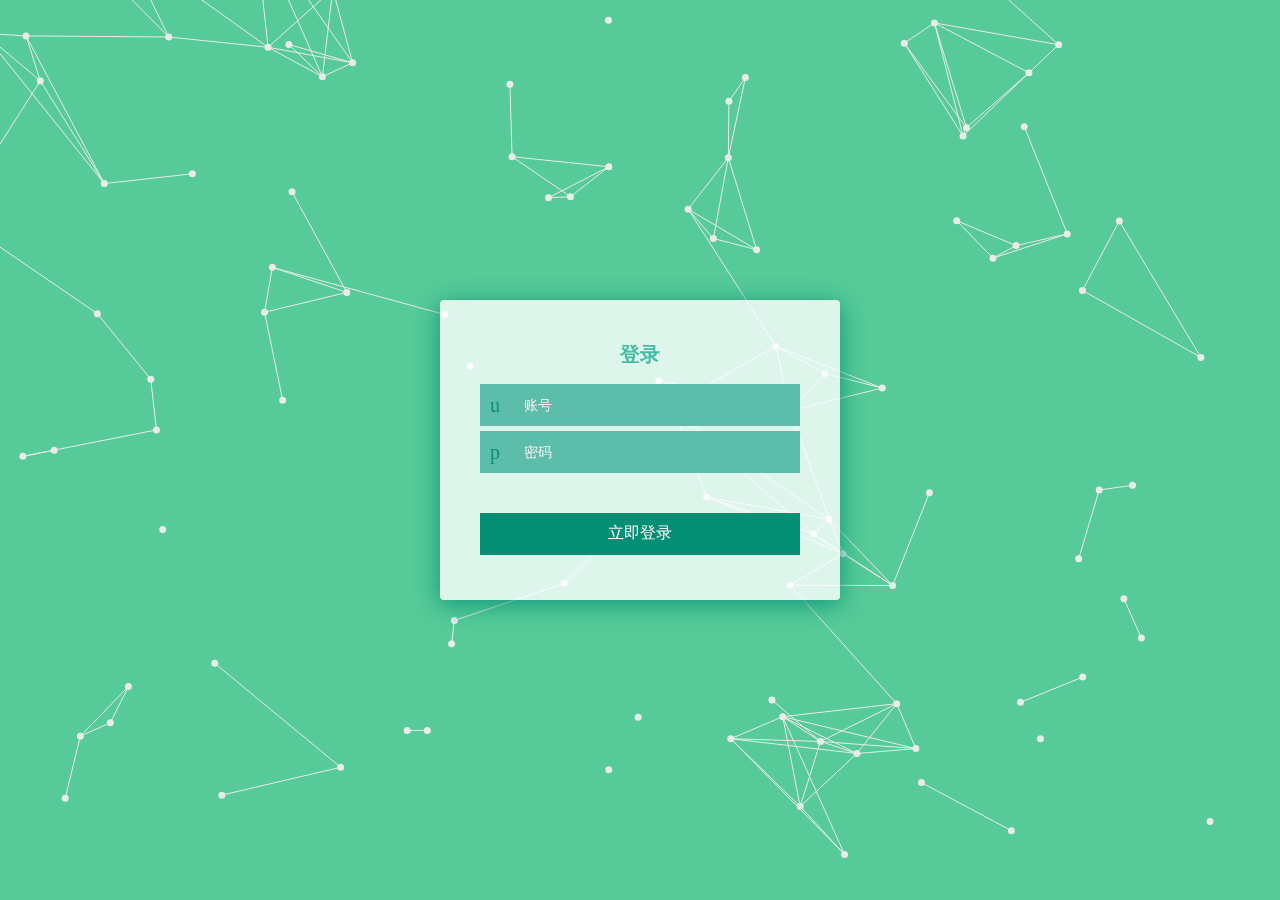
==== commit 86738ebb: "设备呼叫列表、设备呼叫状态" ====
--- a/index.html
+++ b/index.html
@@ -10,6 +10,14 @@
     <div class="page-content">
         <div class="header">
             <i class="logo-icon"></i>
+            <div class="calling-list">
+                <span class="title">设备呼叫：</span>
+                <div class="list-wrap">
+                    <ul>
+
+                    </ul>
+                </div>
+            </div>
         </div>
         <div class="left-nav">
             <ul class="page-link">
--- a/css/main.css
+++ b/css/main.css
@@ -141,6 +141,7 @@
   -moz-border-radius: 6px;
   -webkit-border-radius: 6px;
   background-color: rgba(0, 0, 0, 0.5);
+  -webkit-transition: all .3s;
   transition: all .3s;
 }
 ::-webkit-scrollbar-thumb:hover {
@@ -196,6 +197,19 @@
 }
 .no-data-tips.active {
   display: block;
+}
+.cm-btn {
+  -webkit-user-select: none;
+     -moz-user-select: none;
+      -ms-user-select: none;
+          user-select: none;
+  cursor: pointer;
+  -webkit-transition: all .3s;
+  transition: all .3s;
+}
+.cm-btn:active {
+  -webkit-transform: scale(0.95, 0.95);
+          transform: scale(0.95, 0.95);
 }
 /*复用图标*/
 .home-icon {
@@ -312,6 +326,42 @@
   width: 271px;
   height: 100px;
   background-size: cover;
+}
+.index-page .header .calling-list {
+  position: absolute;
+  padding-left: 290px;
+  padding-right: 20%;
+  width: 100%;
+  height: 50%;
+  left: 0px;
+  right: 0px;
+  margin: auto;
+  bottom: 0px;
+}
+.index-page .header .calling-list .title {
+  float: left;
+  font-size: 16px;
+  font-weight: bold;
+  color: #999;
+}
+.index-page .header .calling-list .list-wrap {
+  overflow-x: scroll;
+  height: 100%;
+  padding-top: 5px;
+}
+.index-page .header .calling-list ul {
+  white-space: nowrap;
+}
+.index-page .header .calling-list ul li {
+  margin: 0px 5px;
+  display: inline-block;
+}
+.index-page .header .calling-list ul li a {
+  padding: 5px 10px;
+  color: #56ca98;
+  font-size: 16px;
+  border: 1px solid #56ca98;
+  border-radius: 3px;
 }
 .index-page .left-nav {
   position: fixed;
@@ -556,6 +606,40 @@
 .index-page .entry-panel .entry-list li.active .entry-bd .handle .status {
   background: #56ca98;
 }
+@keyframes calling-ani {
+  0% {
+    background: rgba(255, 137, 137, 0.1);
+  }
+  50% {
+    background: #ff8989;
+  }
+  55% {
+    background: #ff8989;
+  }
+  100% {
+    background: rgba(255, 137, 137, 0.1);
+  }
+}
+@-webkit-keyframes calling-ani {
+  /*Safari and Chrome*/
+  0% {
+    background: rgba(255, 137, 137, 0.1);
+  }
+  50% {
+    background: #ff8989;
+  }
+  55% {
+    background: #ff8989;
+  }
+  100% {
+    background: rgba(255, 137, 137, 0.1);
+  }
+}
+.index-page .entry-panel .entry-list li.calling {
+  animation: calling-ani 1.2s infinite;
+  -webkit-animation: calling-ani 1.2s infinite;
+  /* Safari 和 Chrome */
+}
 @media screen and (max-width: 1366px) {
   .index-page .entry-panel .entry-list li {
     margin: 15px;
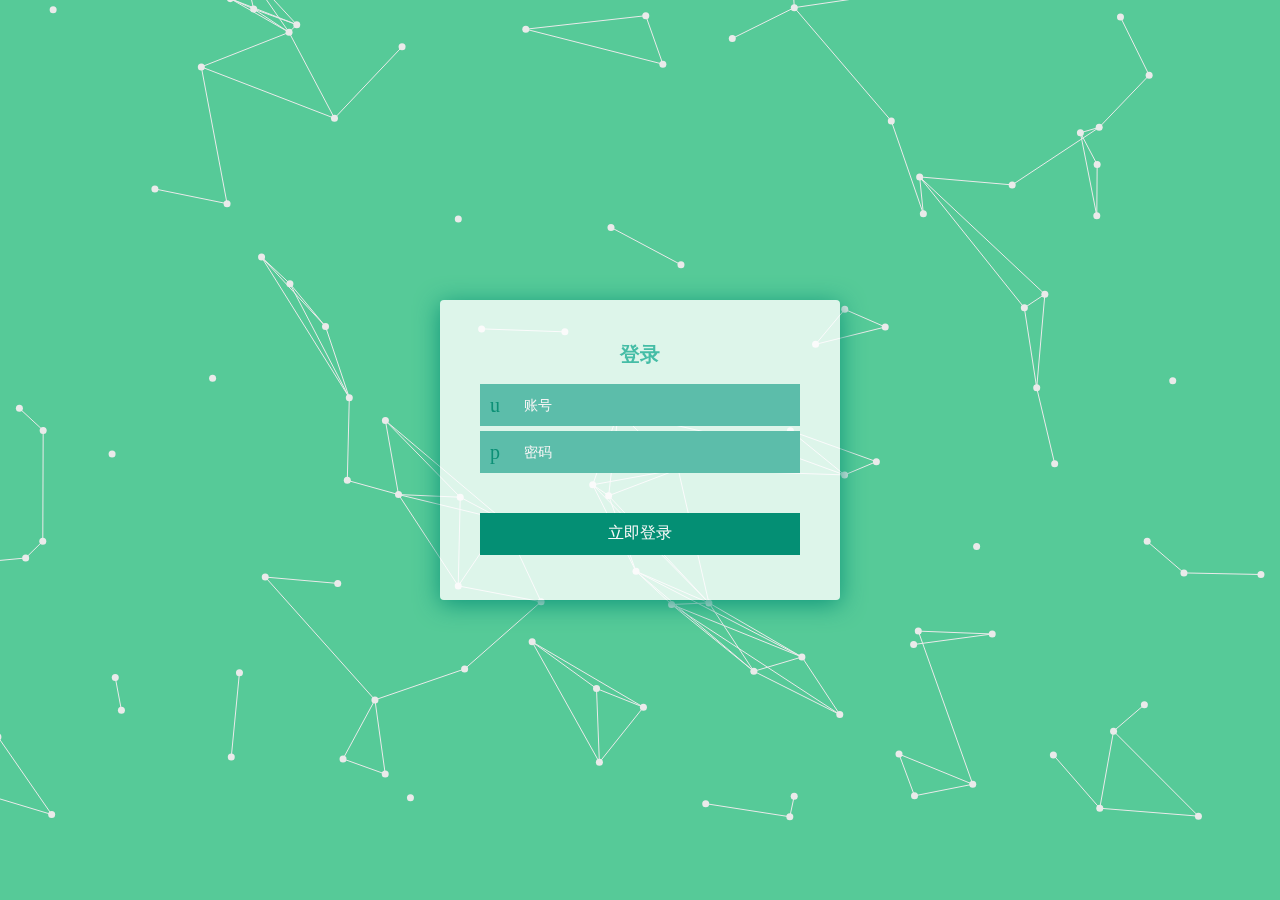
==== commit a5260348: "20180326" ====
--- a/index.html
+++ b/index.html
@@ -8,6 +8,10 @@
 </head>
 <body class="index-page">
     <div class="page-content">
+        <audio id="voiceAd">
+            <source id="voiceSr" src="" type="audio/mpeg">
+            <embed id="voiceEd" height="0" width="0" src="" >
+        </audio>
         <div class="header">
             <i class="logo-icon"></i>
             <div class="calling-list">
--- a/css/main.css
+++ b/css/main.css
@@ -211,6 +211,9 @@
   -webkit-transform: scale(0.95, 0.95);
           transform: scale(0.95, 0.95);
 }
+.cm-hidden {
+  display: none !important;
+}
 /*复用图标*/
 .home-icon {
   display: inline-block;
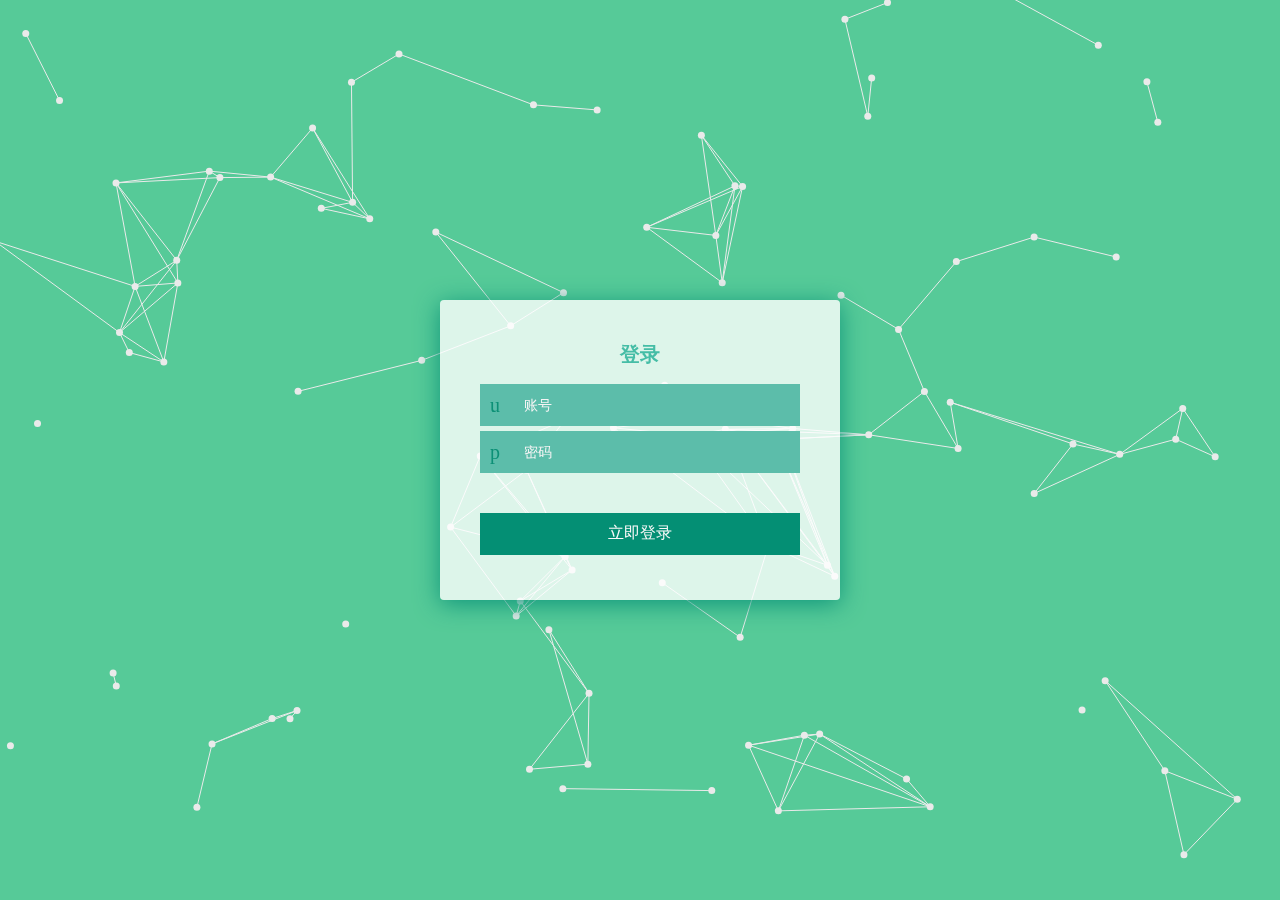
==== commit 9c5b3fd0: "20180328" ====
--- a/index.html
+++ b/index.html
@@ -90,4 +90,5 @@
 <script type="text/javascript" src="js/service/utils.js"></script>
 <script type="text/javascript" src="js/service/api.js"></script>
 <script type="text/javascript" src="js/controller/index.js"></script>
+<script src="http://s1.vued.vanthink.cn/vanspeak.min.js"></script>
 </html>